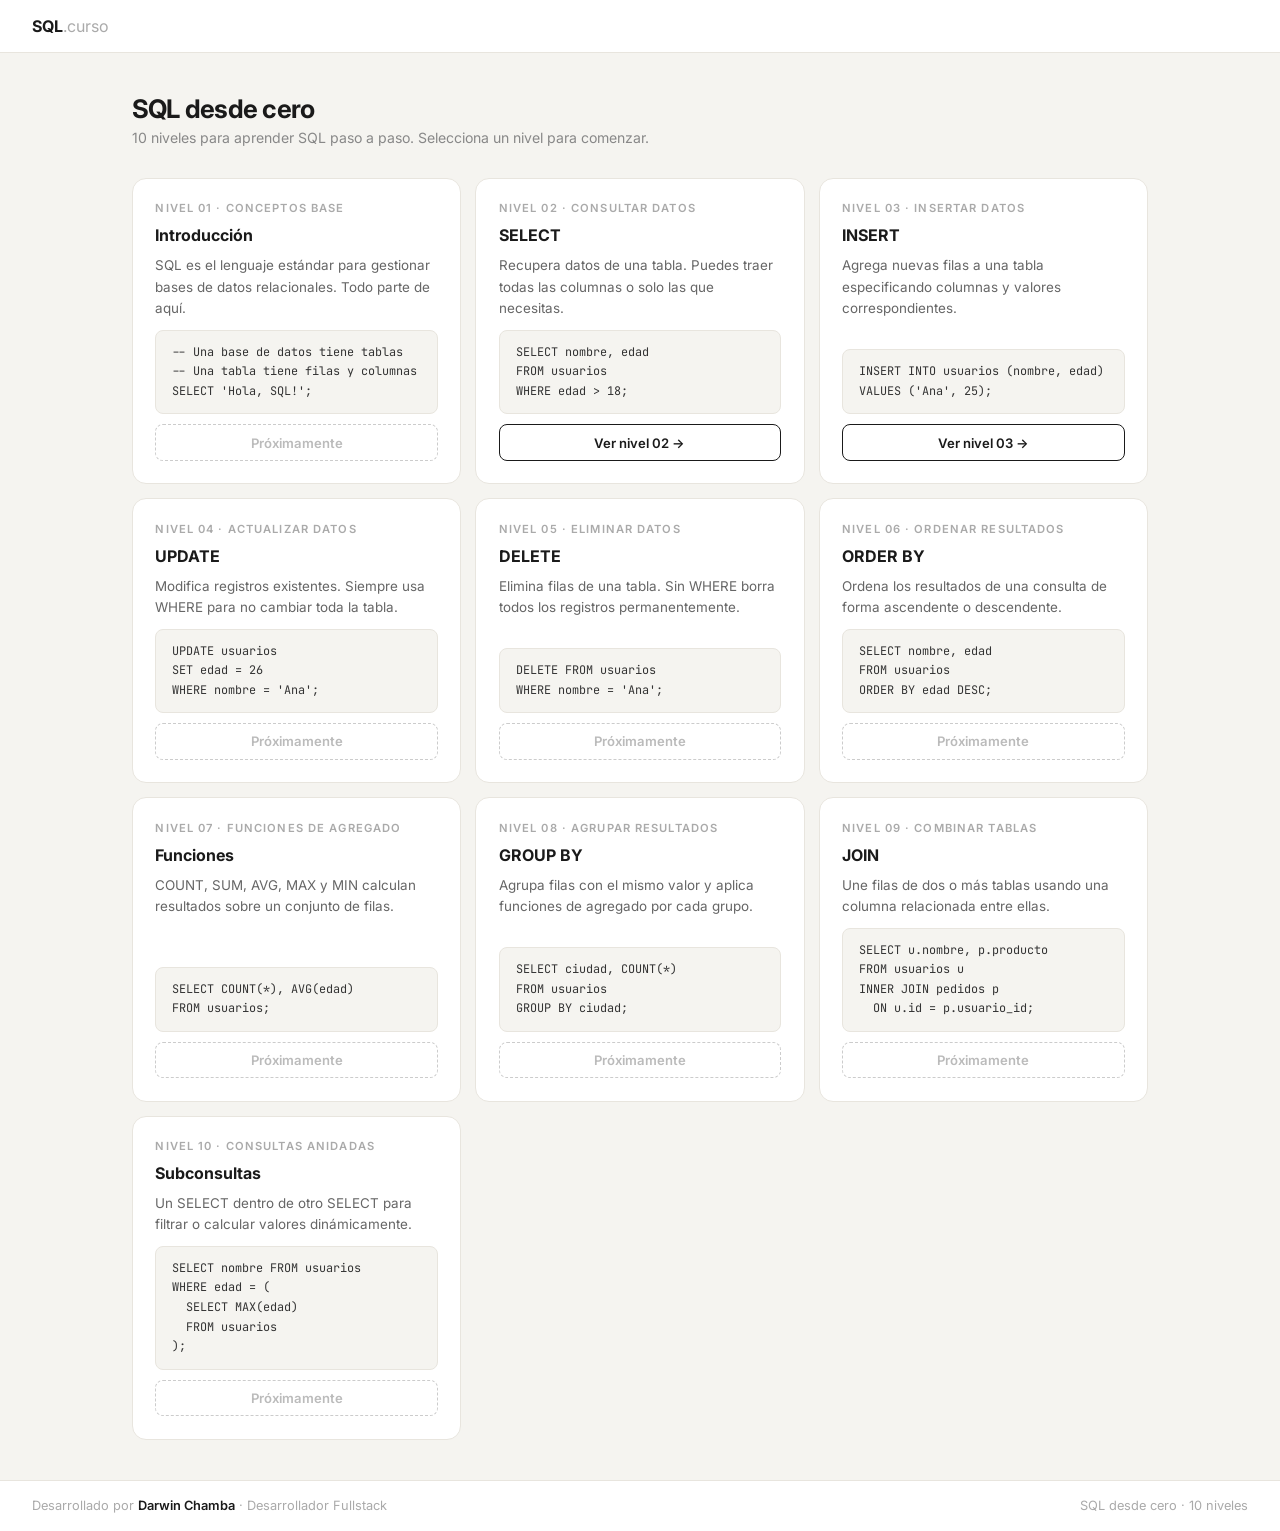
==== index.html @ e62dd55e "first commit" ====
<!DOCTYPE html>
<html lang="es">
<head>
<meta charset="UTF-8">
<meta name="viewport" content="width=device-width, initial-scale=1.0">
<title>SQL desde cero</title>
<link href="https://fonts.googleapis.com/css2?family=Inter:wght@400;500;600;700&family=JetBrains+Mono:wght@400;500&display=swap" rel="stylesheet">
<link rel="stylesheet" href="./style/style_index.css">
</head>
<body>

<nav>
  <div class="logo">SQL<span>.curso</span></div>
</nav>

<main>
  <div class="home-header">
    <h1>SQL desde cero</h1>
    <p>10 niveles para aprender SQL paso a paso. Selecciona un nivel para comenzar.</p>
  </div>
  <div class="cards-grid" id="cardsGrid"></div>
</main>

<footer>
  <div>Desarrollado por <strong>Darwin Chamba</strong> · Desarrollador Fullstack</div>
  <div>SQL desde cero · 10 niveles</div>
</footer>

<script>
const levels = [
  {
    num: "01", title: "Introducción", command: "Conceptos base",
    desc: "SQL es el lenguaje estándar para gestionar bases de datos relacionales. Todo parte de aquí.",
    code: `-- Una base de datos tiene tablas\n-- Una tabla tiene filas y columnas\nSELECT 'Hola, SQL!';`,
    page: null
  },
  {
    num: "02", title: "SELECT", command: "Consultar datos",
    desc: "Recupera datos de una tabla. Puedes traer todas las columnas o solo las que necesitas.",
    code: `SELECT nombre, edad\nFROM usuarios\nWHERE edad > 18;`,
    page: "./topic/select.html"
  },
  {
    num: "03", title: "INSERT", command: "Insertar datos",
    desc: "Agrega nuevas filas a una tabla especificando columnas y valores correspondientes.",
    code: `INSERT INTO usuarios (nombre, edad)\nVALUES ('Ana', 25);`,
    page: "./topic/insert.html"
  },
  {
    num: "04", title: "UPDATE", command: "Actualizar datos",
    desc: "Modifica registros existentes. Siempre usa WHERE para no cambiar toda la tabla.",
    code: `UPDATE usuarios\nSET edad = 26\nWHERE nombre = 'Ana';`,
    page: null
  },
  {
    num: "05", title: "DELETE", command: "Eliminar datos",
    desc: "Elimina filas de una tabla. Sin WHERE borra todos los registros permanentemente.",
    code: `DELETE FROM usuarios\nWHERE nombre = 'Ana';`,
    page: null
  },
  {
    num: "06", title: "ORDER BY", command: "Ordenar resultados",
    desc: "Ordena los resultados de una consulta de forma ascendente o descendente.",
    code: `SELECT nombre, edad\nFROM usuarios\nORDER BY edad DESC;`,
    page: null
  },
  {
    num: "07", title: "Funciones", command: "Funciones de agregado",
    desc: "COUNT, SUM, AVG, MAX y MIN calculan resultados sobre un conjunto de filas.",
    code: `SELECT COUNT(*), AVG(edad)\nFROM usuarios;`,
    page: null
  },
  {
    num: "08", title: "GROUP BY", command: "Agrupar resultados",
    desc: "Agrupa filas con el mismo valor y aplica funciones de agregado por cada grupo.",
    code: `SELECT ciudad, COUNT(*)\nFROM usuarios\nGROUP BY ciudad;`,
    page: null
  },
  {
    num: "09", title: "JOIN", command: "Combinar tablas",
    desc: "Une filas de dos o más tablas usando una columna relacionada entre ellas.",
    code: `SELECT u.nombre, p.producto\nFROM usuarios u\nINNER JOIN pedidos p\n  ON u.id = p.usuario_id;`,
    page: null
  },
  {
    num: "10", title: "Subconsultas", command: "Consultas anidadas",
    desc: "Un SELECT dentro de otro SELECT para filtrar o calcular valores dinámicamente.",
    code: `SELECT nombre FROM usuarios\nWHERE edad = (\n  SELECT MAX(edad)\n  FROM usuarios\n);`,
    page: null
  }
];

const grid = document.getElementById('cardsGrid');

levels.forEach((lvl) => {
  const card = document.createElement('div');
  card.className = 'card';

  const btnHTML = lvl.page
    ? `<a class="card-btn" href="${lvl.page}">Ver nivel ${lvl.num} →</a>`
    : `<div class="card-btn-disabled">Próximamente</div>`;

  card.innerHTML = `
    <div class="card-level">Nivel ${lvl.num} · ${lvl.command}</div>
    <div class="card-title">${lvl.title}</div>
    <div class="card-desc">${lvl.desc}</div>
    <div class="card-code">${lvl.code}</div>
    ${btnHTML}
  `;
  grid.appendChild(card);
});
</script>
</body>
</html>
---- style/style_index.css ----
*, *::before, *::after { box-sizing: border-box; margin: 0; padding: 0; }

  body {
    font-family: 'Inter', sans-serif;
    background: #f5f4f0;
    color: #1a1a1a;
    min-height: 100vh;
    display: flex;
    flex-direction: column;
  }

  nav {
    background: #fff;
    border-bottom: 1px solid #e8e5de;
    padding: 1rem 2rem;
    display: flex;
    align-items: center;
    justify-content: space-between;
    position: sticky; top: 0; z-index: 50;
  }
  .logo { font-size: 1rem; font-weight: 700; color: #1a1a1a; }
  .logo span { color: #aaa; font-weight: 400; }

  main {
    flex: 1;
    padding: 2.5rem 2rem;
    max-width: 1080px;
    margin: 0 auto;
    width: 100%;
  }

  .home-header { margin-bottom: 2rem; }
  .home-header h1 { font-size: 1.6rem; font-weight: 700; letter-spacing: -0.03em; margin-bottom: 0.3rem; }
  .home-header p { font-size: 0.88rem; color: #888; }

  .cards-grid {
    display: grid;
    grid-template-columns: repeat(auto-fill, minmax(290px, 1fr));
    gap: 14px;
  }

  .card {
    background: #fff;
    border: 1px solid #e8e5de;
    border-radius: 14px;
    padding: 1.4rem;
    display: flex; flex-direction: column; gap: 10px;
    transition: box-shadow 0.2s, transform 0.2s;
  }
  .card:hover { box-shadow: 0 4px 18px rgba(0,0,0,0.07); transform: translateY(-2px); }

  .card-level { font-size: 0.7rem; font-weight: 600; color: #aaa; letter-spacing: 0.1em; text-transform: uppercase; }
  .card-title  { font-size: 1rem; font-weight: 700; }
  .card-desc   { font-size: 0.84rem; color: #666; line-height: 1.6; flex: 1; }

  .card-code {
    font-family: 'JetBrains Mono', monospace;
    font-size: 0.74rem;
    background: #f5f4f0;
    border: 1px solid #e8e5de;
    border-radius: 8px;
    padding: 0.75rem 1rem;
    color: #333;
    white-space: pre;
    overflow-x: auto;
    line-height: 1.65;
  }

  .card-btn {
    width: 100%; padding: 0.58rem;
    border: 1.5px solid #1a1a1a;
    border-radius: 8px;
    background: #fff; color: #1a1a1a;
    font-family: 'Inter', sans-serif;
    font-size: 0.82rem; font-weight: 600;
    cursor: pointer; transition: all 0.15s;
    text-decoration: none;
    display: block;
    text-align: center;
  }
  .card-btn:hover { background: #1a1a1a; color: #fff; }

  .card-btn-disabled {
    width: 100%; padding: 0.58rem;
    border: 1.5px dashed #ccc;
    border-radius: 8px;
    background: #fff; color: #bbb;
    font-family: 'Inter', sans-serif;
    font-size: 0.82rem; font-weight: 600;
    text-align: center;
    cursor: not-allowed;
  }

  footer {
    border-top: 1px solid #e8e5de;
    background: #fff;
    padding: 1.1rem 2rem;
    display: flex;
    align-items: center;
    justify-content: space-between;
    font-size: 0.8rem;
    color: #aaa;
  }
  footer strong { color: #1a1a1a; font-weight: 600; }

  @media (max-width: 600px) {
    main { padding: 1.5rem 1rem; }
    footer { flex-direction: column; gap: 4px; text-align: center; }
  }
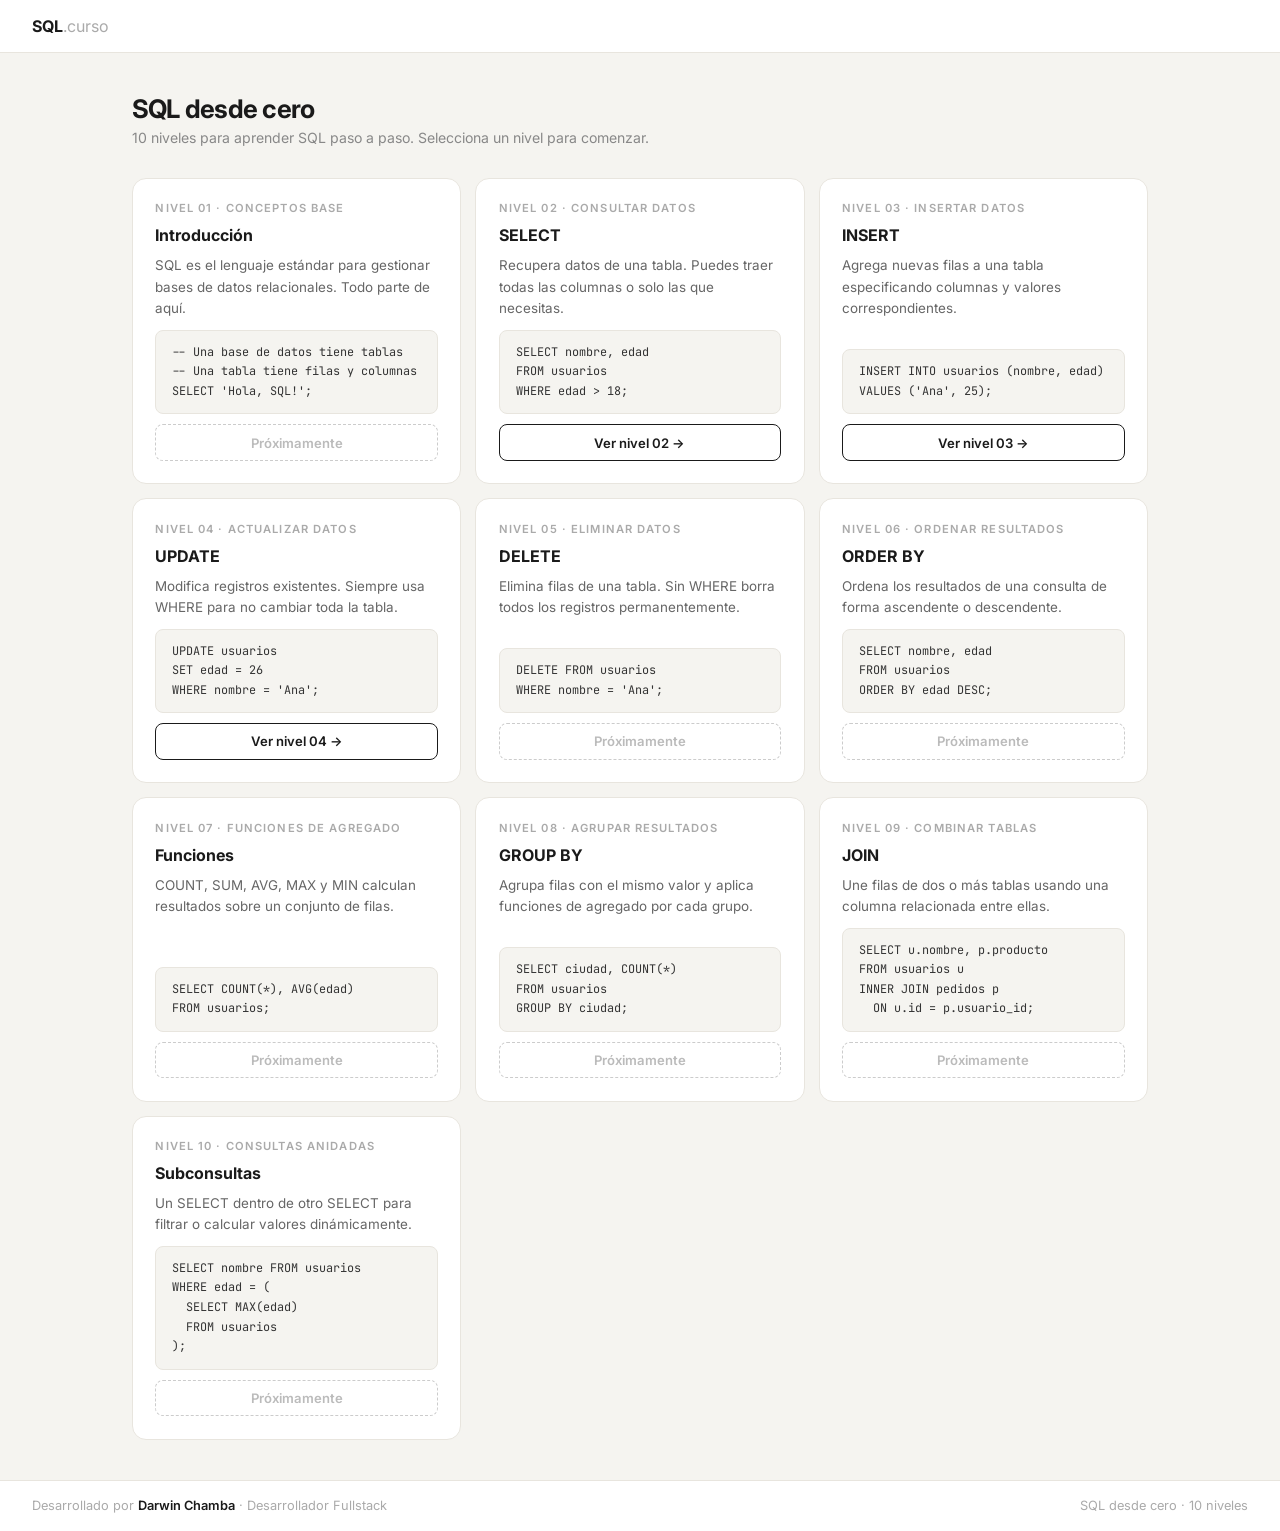
==== commit bdb42b15: "ruta update modificada" ====
--- a/index.html
+++ b/index.html
@@ -50,7 +50,7 @@
     num: "04", title: "UPDATE", command: "Actualizar datos",
     desc: "Modifica registros existentes. Siempre usa WHERE para no cambiar toda la tabla.",
     code: `UPDATE usuarios\nSET edad = 26\nWHERE nombre = 'Ana';`,
-    page: null
+    page: "./topic/update.html"
   },
   {
     num: "05", title: "DELETE", command: "Eliminar datos",
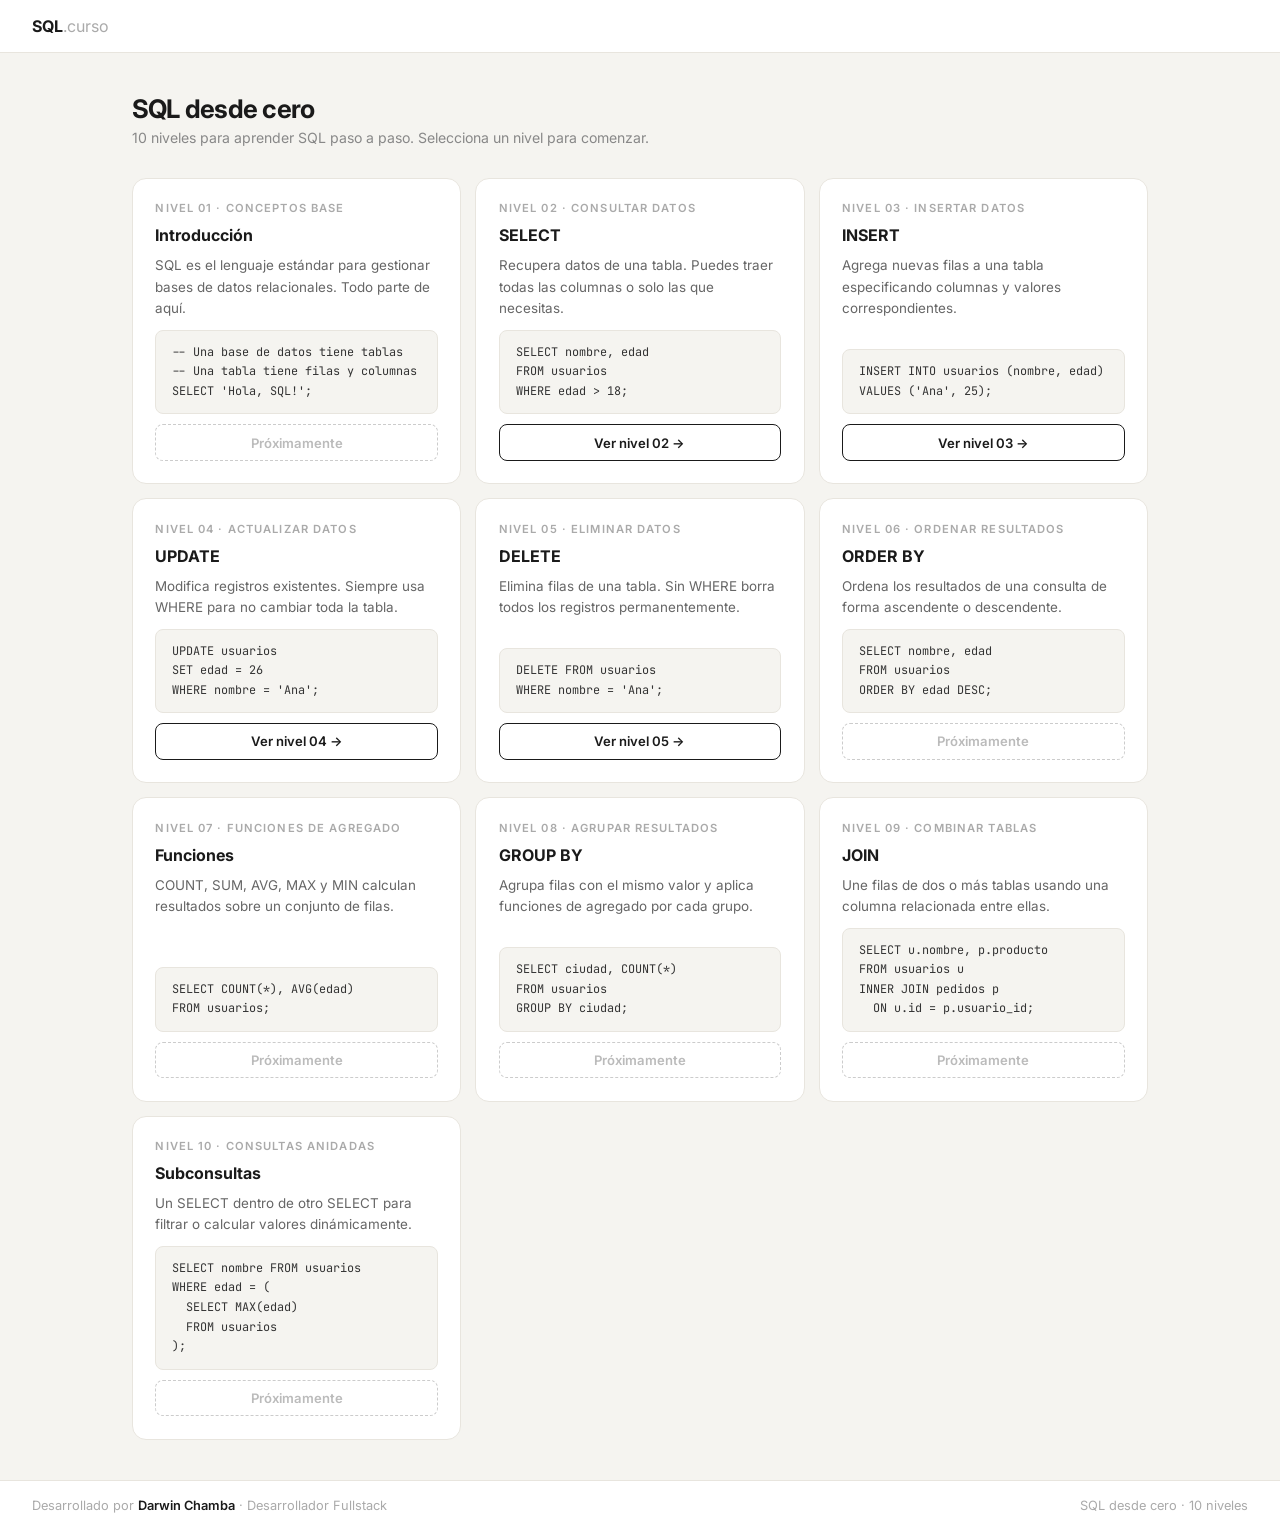
==== commit 7771fc41: "delete ruta" ====
--- a/index.html
+++ b/index.html
@@ -56,7 +56,7 @@
     num: "05", title: "DELETE", command: "Eliminar datos",
     desc: "Elimina filas de una tabla. Sin WHERE borra todos los registros permanentemente.",
     code: `DELETE FROM usuarios\nWHERE nombre = 'Ana';`,
-    page: null
+    page: "./topic/delete.html"
   },
   {
     num: "06", title: "ORDER BY", command: "Ordenar resultados",
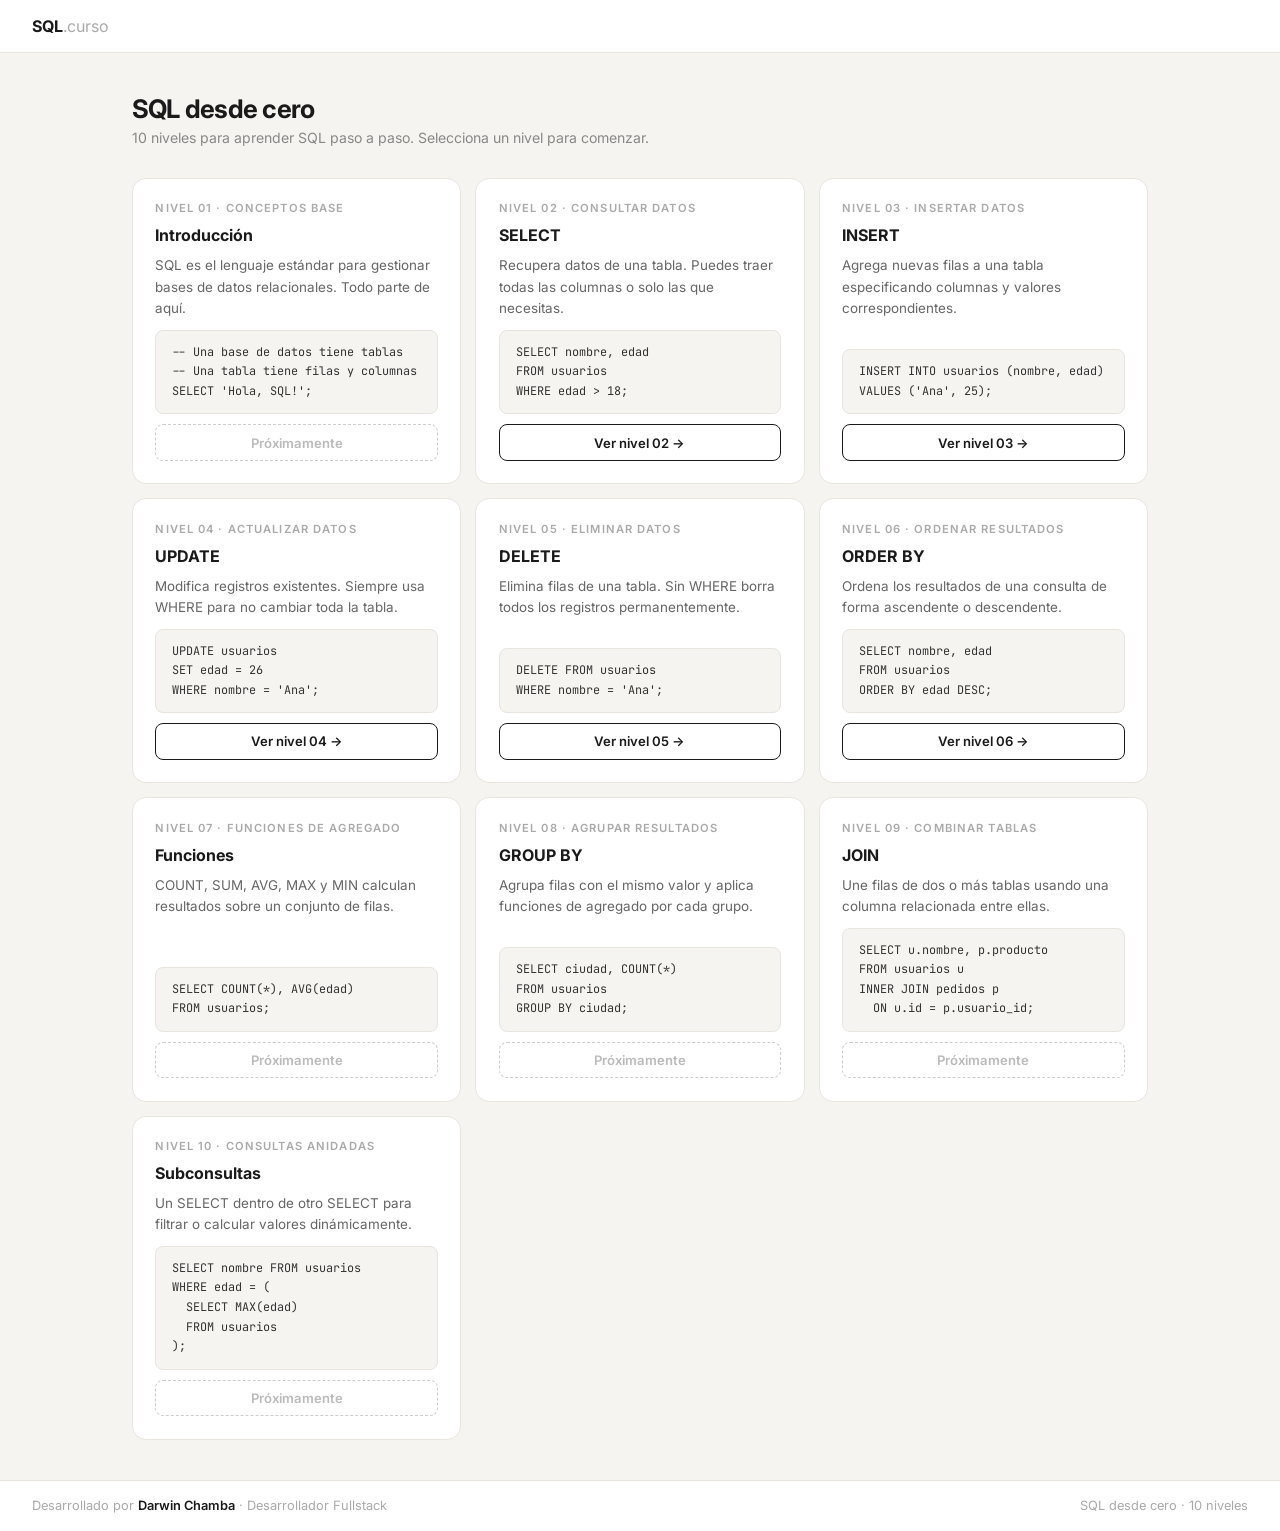
==== commit 0a8730a1: "web order by" ====
--- a/index.html
+++ b/index.html
@@ -62,7 +62,7 @@
     num: "06", title: "ORDER BY", command: "Ordenar resultados",
     desc: "Ordena los resultados de una consulta de forma ascendente o descendente.",
     code: `SELECT nombre, edad\nFROM usuarios\nORDER BY edad DESC;`,
-    page: null
+    page: "./topic/orderby.html"
   },
   {
     num: "07", title: "Funciones", command: "Funciones de agregado",
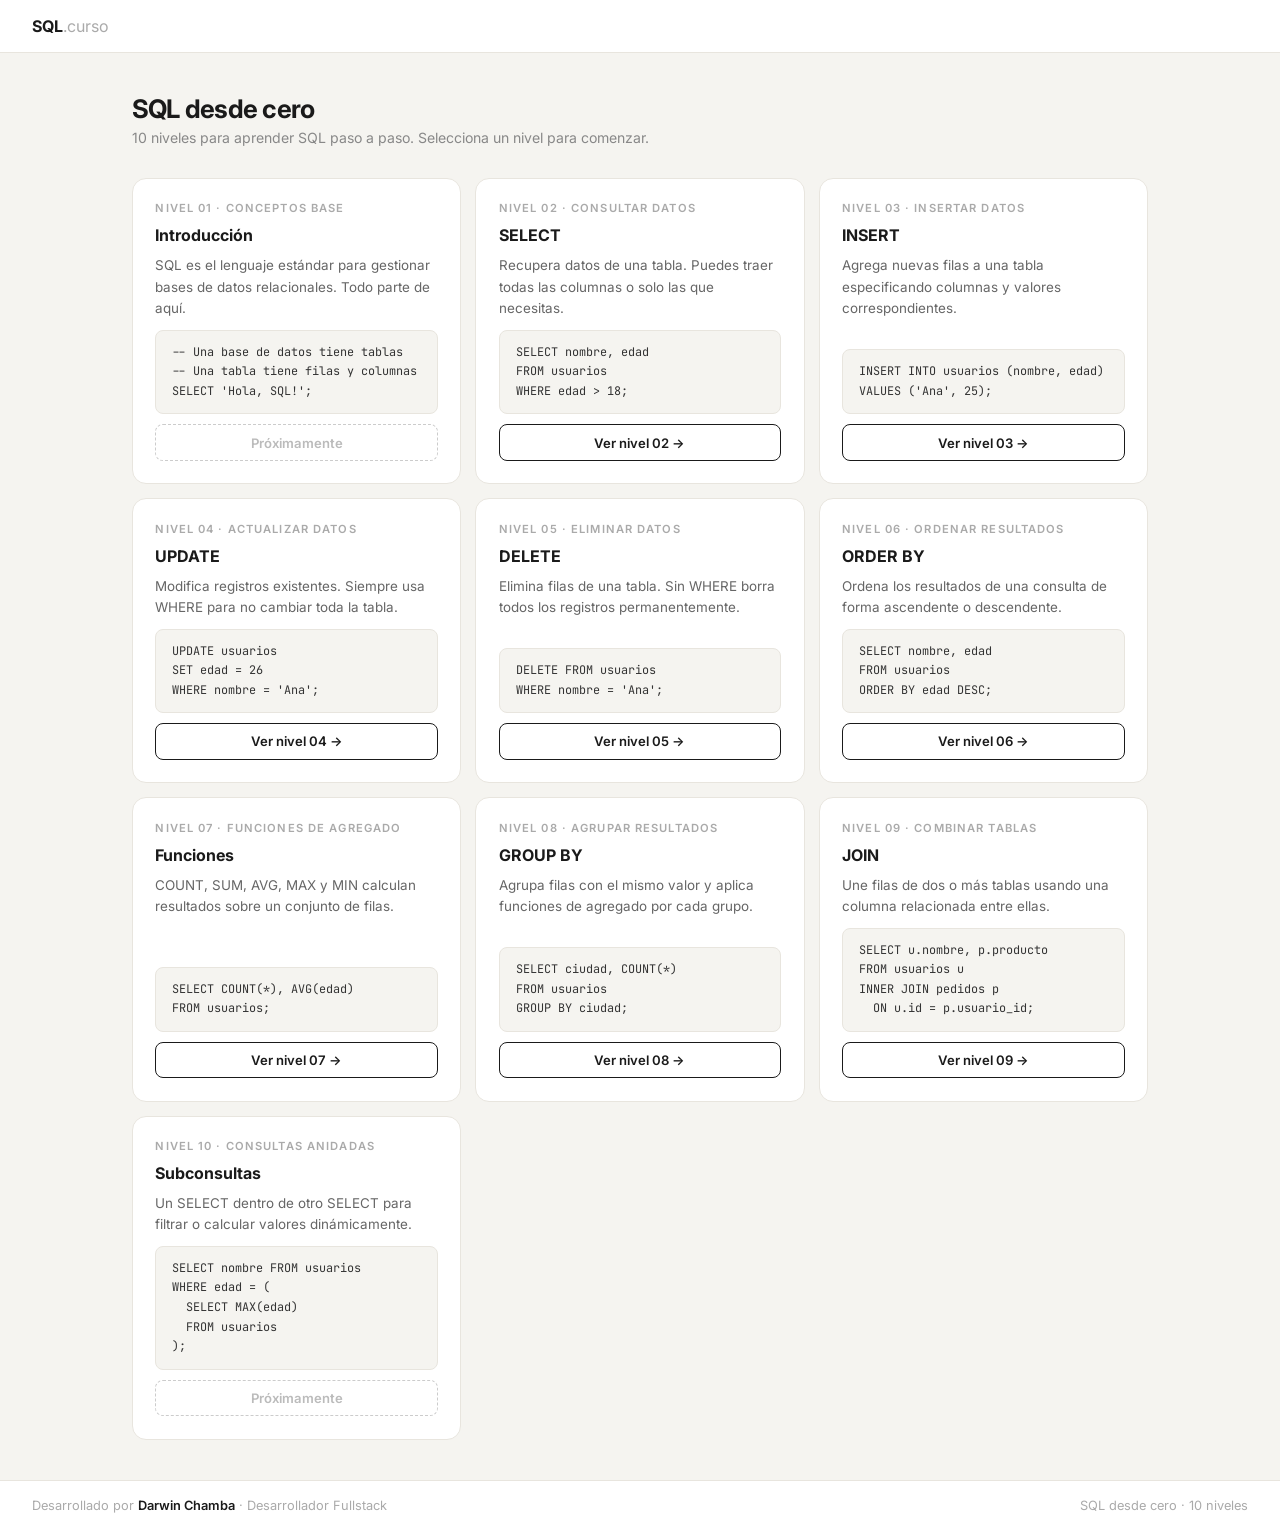
==== commit 2ae95c08: "web actualizada" ====
--- a/index.html
+++ b/index.html
@@ -68,19 +68,19 @@
     num: "07", title: "Funciones", command: "Funciones de agregado",
     desc: "COUNT, SUM, AVG, MAX y MIN calculan resultados sobre un conjunto de filas.",
     code: `SELECT COUNT(*), AVG(edad)\nFROM usuarios;`,
-    page: null
+    page: "./topic/funciones.html"
   },
   {
     num: "08", title: "GROUP BY", command: "Agrupar resultados",
     desc: "Agrupa filas con el mismo valor y aplica funciones de agregado por cada grupo.",
     code: `SELECT ciudad, COUNT(*)\nFROM usuarios\nGROUP BY ciudad;`,
-    page: null
+    page: "./topic/groupby.html"
   },
   {
     num: "09", title: "JOIN", command: "Combinar tablas",
     desc: "Une filas de dos o más tablas usando una columna relacionada entre ellas.",
     code: `SELECT u.nombre, p.producto\nFROM usuarios u\nINNER JOIN pedidos p\n  ON u.id = p.usuario_id;`,
-    page: null
+    page: "./topic/join.html"
   },
   {
     num: "10", title: "Subconsultas", command: "Consultas anidadas",
